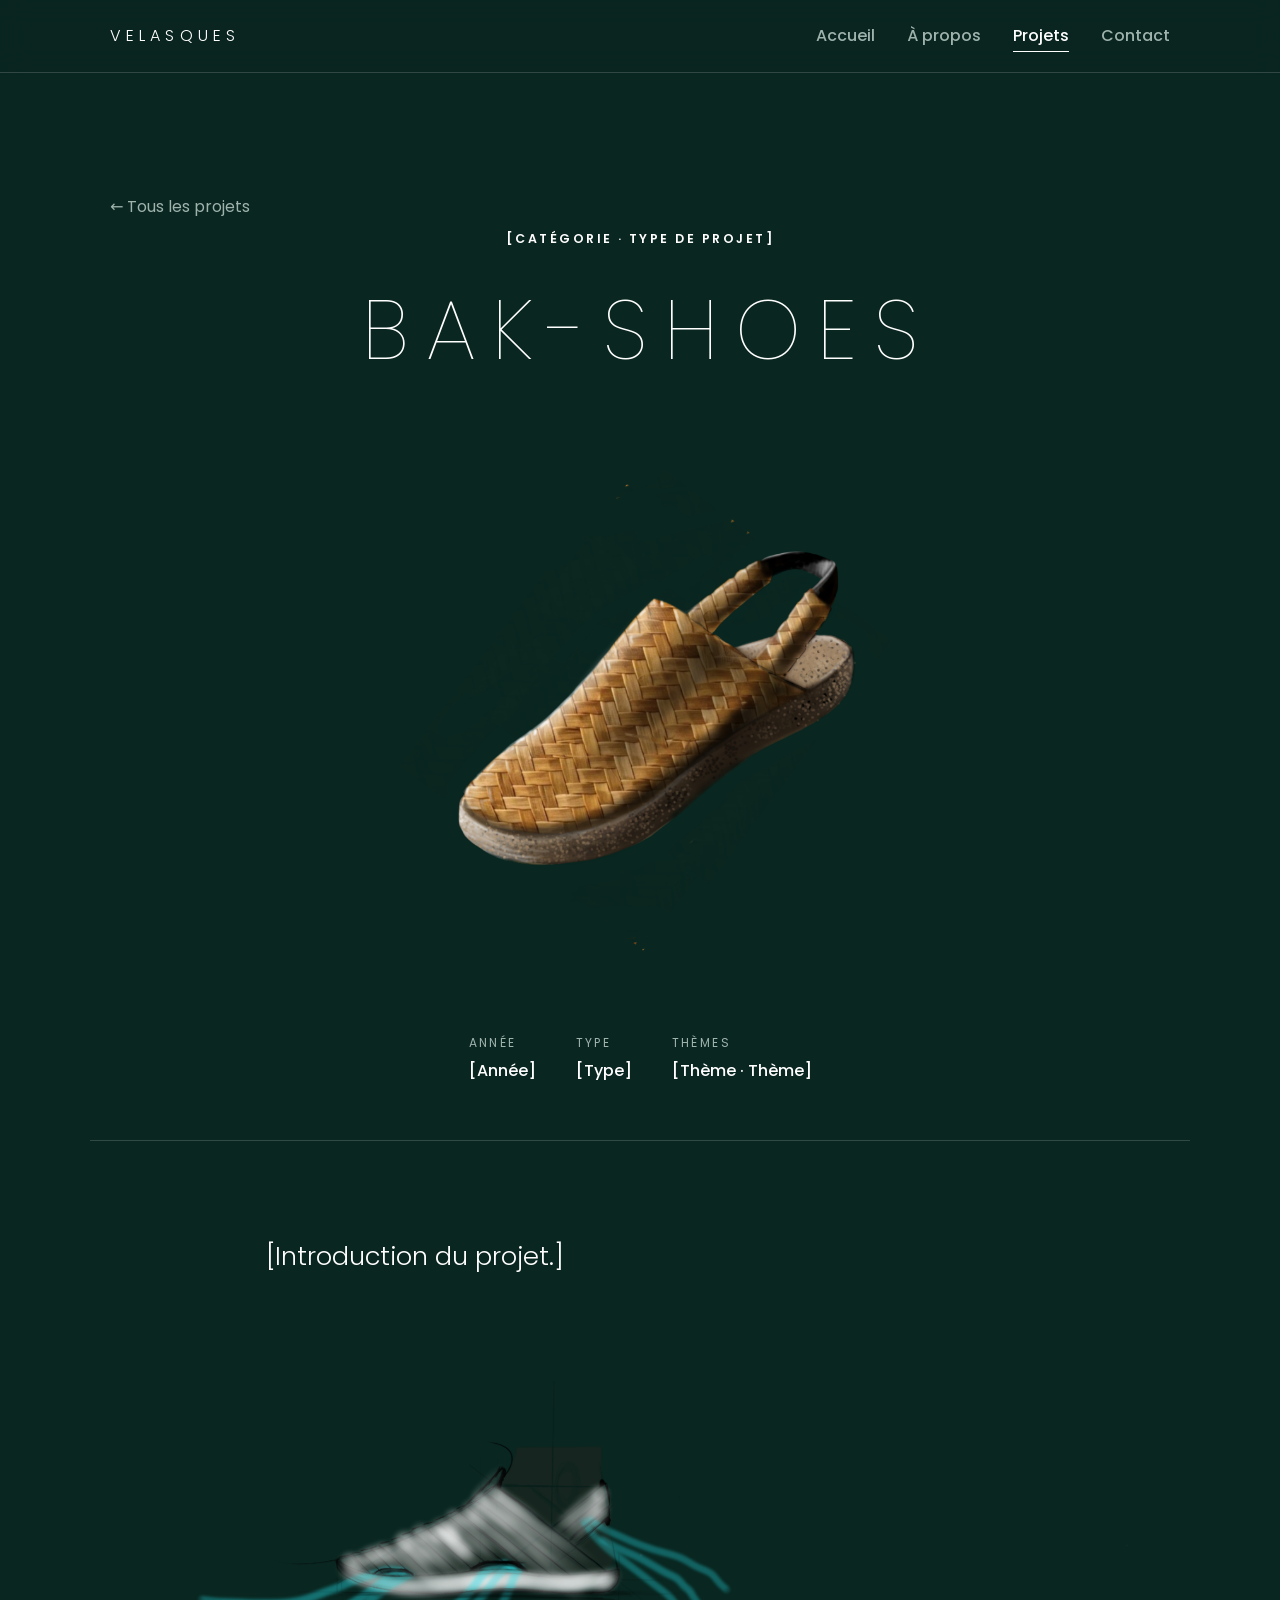
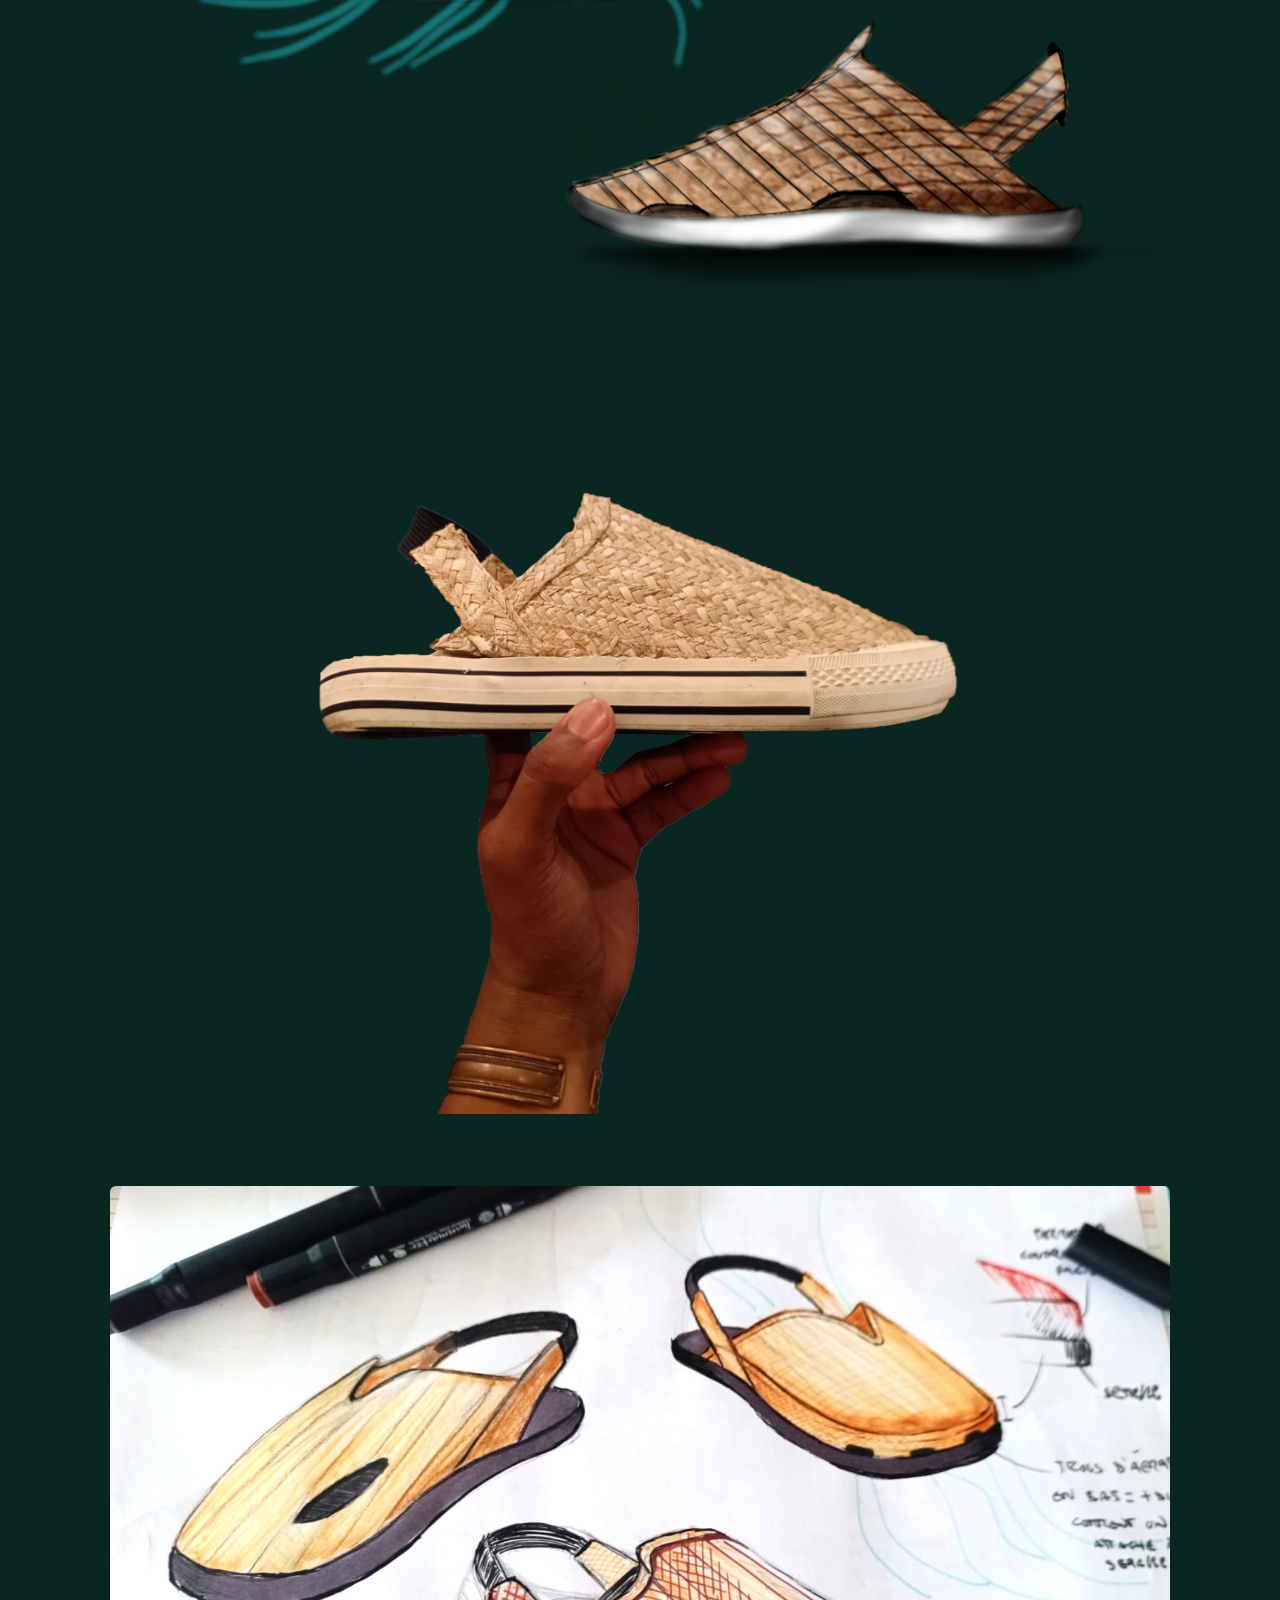
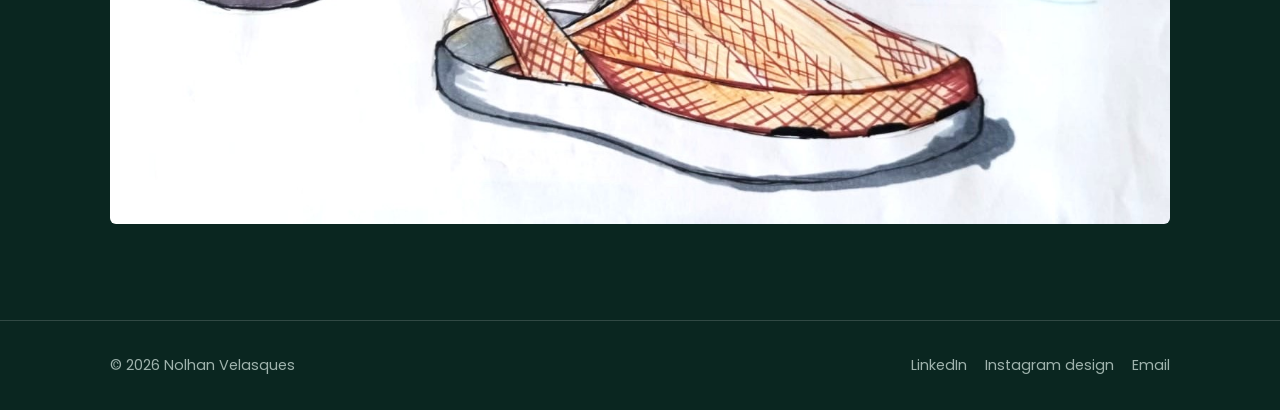
==== projets/bak-choose/index.html @ 0893323b "mise à jour du site" ====
<!DOCTYPE html>
<html lang="fr">
<head>
  <meta charset="UTF-8">
  <meta name="viewport" content="width=device-width, initial-scale=1.0">
  <title>BAK-SHOES — Nolhan Velasques</title>
  <meta name="description" content="[Résumé du projet en une phrase.]">
  <link rel="icon" href="../../assets/img/logo/logo-vert.png">
  <link rel="preconnect" href="https://fonts.googleapis.com">
  <link href="https://fonts.googleapis.com/css2?family=Poppins:wght@100;200;300;400;500;600;700;800&display=swap" rel="stylesheet">
  <link rel="stylesheet" href="../../css/style.css">
</head>
<body class="theme-nb">
  <header class="header">
    <div class="container">
      <a href="../../index.html" class="logo">VELASQUES</a>
      <button class="menu-toggle" aria-label="Menu" aria-expanded="false">☰</button>
      <nav class="nav">
        <ul>
          <li><a href="../../index.html">Accueil</a></li>
          <li><a href="../../a-propos.html">À propos</a></li>
          <li><a href="../../projets.html" class="active">Projets</a></li>
          <li><a href="../../contact.html">Contact</a></li>
        </ul>
      </nav>
    </div>
  </header>

  <main>
    <section class="project-hero container">
      <a href="../../projets.html" class="back-link">← Tous les projets</a>
      <p class="kicker">[Catégorie · Type de projet]</p>
      <h1 class="intro-nom long">BAK-SHOES</h1>
      <div class="project-cover photo"><img src="images/couverture.png" alt="BAK-SHOES"></div>
      <dl class="project-meta">
        <div><dt>Année</dt><dd>[Année]</dd></div>
        <div><dt>Type</dt><dd>[Type]</dd></div>
        <div><dt>Thèmes</dt><dd>[Thème · Thème]</dd></div>
      </dl>
    </section>

    <section class="section container">
      <div class="project-text reveal">
        <p class="intro">[Introduction du projet.]</p>
      </div>
    </section>

    <!-- IMAGES À LA SUITE (PNG transparents = fond du site visible) -->
    <section class="container" style="padding-bottom:96px">
      <div class="gallery">
        <figure class="shot wide reveal"><img src="images/derniere-proposition.png" alt="BAK-SHOES, dernière proposition" loading="lazy"></figure>
        <figure class="shot wide reveal"><img src="images/prototype.png" alt="BAK-SHOES, prototype" loading="lazy"></figure>
        <figure class="shot wide reveal"><img src="images/photo-01.jpg" alt="BAK-SHOES, photographie" loading="lazy"></figure>
      </div>
    </section>
  </main>

  <footer class="footer">
    <div class="container">
      <p>© <span class="year"></span> Nolhan Velasques</p>
      <div class="socials">
        <a href="https://www.linkedin.com/in/nolhan-velasques" target="_blank" rel="noopener">LinkedIn</a><a href="https://www.instagram.com/velas_project/" target="_blank" rel="noopener">Instagram design</a><a href="mailto:velasquesnolhan@gmail.com">Email</a>
      </div>
    </div>
  </footer>
  <script src="../../js/main.js"></script>
</body>
</html>
---- css/style.css ----
/* =========================================================
   CHARTE GRAPHIQUE — voir CHARTE.md
   Douceur · Innovation · Futur · Nature
   ========================================================= */
:root {
  /* Palette (issue de l'image de référence) */
  --abysse:  #0e2a1b;  /* fond principal */
  --sous-bois: #0e2a1b; /* fond secondaire */
  --foret:   #1f6b57;  /* vert profond */
  --emeraude:#2e8b74;  /* vert vif */
  --menthe:  #7fd1bc;  /* accent principal */
  --brume:   #8fb8c4;  /* bleu doux, accent secondaire */
  --givre:   #c6eee6;  /* lumière, survols */
  --ecume:   #e6f2ee;  /* texte */

  /* Rôles */
  --bg: #0a2620;       /* vert foncé uni */
  --text: var(--ecume);
  --muted: #94aea6;
  --accent: var(--menthe);
  --accent-2: var(--brume);
  --surface: rgba(198, 238, 230, .04);
  --border: rgba(255, 255, 255, .2);
  --on-accent: var(--abysse);

  --radius: 20px;
  --max: 1100px;
  --font: "Poppins", system-ui, -apple-system, "Segoe UI", sans-serif;
  --font-title: var(--font);

  --ambiance: none;   /* fond uni, sans dégradé */
}

/* Partie blanche (allège le vert foncé) : <section class="band-light">
   Utilisée : accueil (Projets), page Projets, À propos (Compétences + Parcours), CHIVÉ (explication) */
.band-light {
  --bg: #fff;
  --text: #0a2620;
  --muted: #4f6a63;
  --accent: #1f6b57;
  --on-accent: #fff;
  --surface: #fff;
  --border: rgba(10, 38, 32, .14);
  background: #fff; color: var(--text);
}

/* Thème noir & blanc (pages projet : <body class="theme-nb">) */
.theme-nb {
  --bg: #0a2620;       /* même vert que tout le site */
  --text: #fff;
  --muted: #9fb3ad;
  --accent: #fff;
  --accent-2: #fff;
  --surface: rgba(255, 255, 255, .04);
  --border: rgba(255,255,255,.16);
  --on-accent: #000;
  --ambiance: none;
}

/* Univers nature : mousse & lichen (<body class="theme-nature">) */
.theme-nature {
  --bg: #0a2620;       /* même vert que tout le site */
  --text: #eef3e6;
  --muted: #a6b89e;
  --accent: #b7d98b;
  --accent-2: #7fae6e;
  --surface: rgba(183,217,139,.05);
  --border: rgba(183,217,139,.16);
  --on-accent: #0c1d0f;
}
.theme-nature .project-title { color: var(--accent); }

/* ===== Base ===== */
* { box-sizing: border-box; margin: 0; padding: 0; }
[hidden] { display: none !important; }
html { scroll-behavior: smooth; }
body {
  font-family: var(--font);
  font-weight: 400;
  background: var(--ambiance), var(--bg);
  background-attachment: fixed;
  color: var(--text);
  line-height: 1.7;
  display: flex; flex-direction: column; min-height: 100vh;
  -webkit-font-smoothing: antialiased;
}
main { flex: 1; }
img { max-width: 100%; display: block; }
a { color: inherit; }
h1, h2, h3 { font-family: var(--font-title); font-weight: 600; line-height: 1.12; letter-spacing: -.02em; }
::selection { background: var(--accent); color: var(--on-accent); }

/* Textes justifiés, titres centrés */
p, li, dd { text-align: justify; hyphens: auto; -webkit-hyphens: auto; }
h1, h2, h3, .kicker, .project-subtitle { text-align: center; }
.lead, .project-text { margin-inline: auto; }
.actions, .project-meta { justify-content: center; }

/* Présentation (accueil) */
.hero .nom { font-size: clamp(2.2rem, 6.5vw, 4.6rem); font-weight: 100; text-transform: uppercase; letter-spacing: .12em; margin: 0 0 14px; }
.accroche {
  font-size: clamp(1.3rem, 3vw, 1.9rem); font-weight: 300; line-height: 1.35;
  text-align: center; max-width: 32ch; margin: 28px auto 32px;
}
.presentation { max-width: 64ch; margin-inline: auto; color: var(--muted); }
.presentation p + p { margin-top: 1em; }
.nom-fin { font-weight: 100; text-transform: uppercase; letter-spacing: .12em; }
.sous-titre { font-size: 1.05rem; margin: 32px 0 4px; text-transform: uppercase; letter-spacing: .15em; font-weight: 500; }
.portrait { background-size: cover; background-position: center; }

/* CHIVÉ : séparateurs Passé / Présent / Futur */
.epoque {
  grid-column: 1 / -1; padding-top: 56px; margin-bottom: -40px; border-top: 1px solid var(--border);
  font-size: clamp(2.2rem, 6vw, 4rem); font-weight: 100; text-transform: uppercase; letter-spacing: .3em;
}
.epoque span { display: block; margin-top: 8px; font-size: .8rem; letter-spacing: .25em; color: var(--muted); font-weight: 400; }
.gallery > .epoque:first-child { border-top: 0; padding-top: 0; }

.container { max-width: var(--max); margin: 0 auto; padding-inline: 20px; }
.section { padding-block: 96px; }
.section-title { font-size: clamp(1.8rem, 4vw, 2.6rem); margin-bottom: 12px; }
.lead { color: var(--muted); font-size: 1.1rem; max-width: 60ch; }
.kicker {
  font-family: var(--font-title); color: var(--accent); font-weight: 600;
  letter-spacing: .2em; text-transform: uppercase; font-size: .78rem;
}

/* ===== Header ===== */
.header {
  position: sticky; top: 0; z-index: 10;
  background: color-mix(in srgb, var(--bg) 70%, transparent);
  backdrop-filter: blur(14px);
  border-bottom: 1px solid var(--border);
}
.header .container { display: flex; align-items: center; justify-content: space-between; height: 72px; }
.logo { font-family: var(--font-title); font-weight: 300; font-size: 1rem; letter-spacing: .32em; text-decoration: none; }
.hero-logo { width: clamp(110px, 16vw, 180px); margin-bottom: 36px; }
.logo span { color: var(--accent); }
.nav ul { display: flex; gap: 32px; list-style: none; }
.nav a { text-decoration: none; color: var(--muted); font-weight: 500; transition: color .3s; }
.nav a:hover, .nav a.active { color: var(--text); }
.nav a.active { border-bottom: 1px solid var(--accent); padding-bottom: 4px; }
.menu-toggle { display: none; background: none; border: 0; font-size: 1.6rem; cursor: pointer; color: var(--text); }

/* ===== Boutons ===== */
.btn {
  display: inline-block; padding: 13px 28px; border-radius: 999px;
  background: var(--accent); color: var(--on-accent); text-decoration: none; font-weight: 600;
  border: 1px solid var(--accent); cursor: pointer; font: 600 1rem var(--font);
  transition: transform .3s, background .3s, box-shadow .3s;
}
.btn:hover { transform: translateY(-2px); background: var(--givre); box-shadow: 0 10px 30px -10px var(--accent); }
.btn-outline { background: transparent; color: var(--text); border-color: var(--border); }
.btn-outline:hover { background: var(--surface); border-color: var(--accent); color: var(--text); }

/* ===== Hero ===== */
.hero { padding-block: 96px; }
.hero h1 { font-size: clamp(2.2rem, 5.5vw, 4rem); margin: 18px 0 28px; font-weight: 300; }
.actions { display: flex; gap: 12px; flex-wrap: wrap; margin-top: 36px; }

/* Écran d'accueil 16:9 : logo centré */
.cover {
  position: relative; display: flex; align-items: center; justify-content: center;
  height: min(calc(100vh - 72px), 56.25vw);
  height: min(calc(100svh - 72px), 56.25vw);
  min-height: 360px; border-bottom: 1px solid var(--border);
  /* Mangrove numérique sombre : noir, gris, vert, turquoise.
     Photo de fond facultative : assets/img/accueil/fond.jpg (assombrie par les couches au-dessus) */
  background:
    linear-gradient(to bottom, transparent 70%, var(--bg) 100%),
    radial-gradient(45% 55% at 82% 15%, rgba(22, 92, 90, .45), transparent 70%),
    radial-gradient(55% 65% at 12% 88%, rgba(14, 64, 48, .55), transparent 70%),
    radial-gradient(40% 45% at 55% 55%, rgba(90, 110, 106, .12), transparent 70%),
    linear-gradient(160deg, rgba(8, 18, 18, .86) 0%, rgba(6, 22, 19, .8) 55%, rgba(3, 10, 9, .9) 100%),
    url("../assets/img/accueil/fond.jpg") center / cover no-repeat,
    linear-gradient(160deg, #101a1a 0%, #0a1f1b 55%, #040b0a 100%);
}
.fond-noir { background: #000; }

/* Écran d'accueil : vidéo d'intro (HEIYA) et modèle 3D (MATADORE) */
.project-intro video { display: block; width: 100%; height: min(calc(100vh - 72px), 56.25vw); object-fit: cover; background: #000; }
.intro-nom { text-align: center; font-weight: 100; text-transform: uppercase; letter-spacing: .3em; font-size: clamp(3.5rem, 13vw, 10rem); line-height: 1; margin: 40px 0 0; padding-left: .3em; color: var(--text); }
.intro-nom.long { font-size: clamp(2rem, 6.5vw, 5.5rem); letter-spacing: .2em; padding-left: .2em; }   /* titre fin long (OVERADE DESIGN) */
.shot img.img-center { display: block; max-width: 680px; margin-inline: auto; }
.project-3d { position: relative; }
.project-3d model-viewer { display: block; width: 100%; height: min(60vh, 50vw); min-height: 280px; background: transparent; --poster-color: transparent; }
.project-3d-aide { position: absolute; bottom: 16px; left: 0; right: 0; text-align: center; color: var(--muted); font-size: .8rem; letter-spacing: .1em; pointer-events: none; }
.sr-only { position: absolute; width: 1px; height: 1px; overflow: hidden; clip: rect(0 0 0 0); white-space: nowrap; }
.cover-logo {
  position: relative; z-index: 2;
  height: 52%; width: auto; max-width: 70%; object-fit: contain;
  animation: pousse 1.8s cubic-bezier(.2,.7,.2,1) .2s both;   /* le logo pousse de bas en haut */
}
@keyframes pousse {
  from { clip-path: inset(100% 0 0 0); opacity: 0; transform: translateY(14px); }
  to   { clip-path: inset(0 0 0 0);    opacity: 1; transform: none; }
}

/* Racines animées (js/racines.js) */
body.theme-accueil { position: relative; overflow-x: hidden; }
.racines { position: absolute; top: 0; left: 0; width: 100%; pointer-events: none; z-index: 1; overflow: visible; }
.racines .r-arbre { fill: var(--foret); opacity: .28; }   /* racines semi-transparentes (section Projets) */
/* Les racines passent DERRIÈRE les contenus (textes, cartes) mais devant les fonds */
.theme-accueil main > section:not(.cover) > *, .theme-accueil .footer > * { position: relative; z-index: 2; }
.poussiere { position: absolute; inset: 0; width: 100%; height: 100%; z-index: 3; pointer-events: none; }
@media (prefers-reduced-motion: reduce) { .cover-logo { animation: none; } }
.cover-scroll {
  position: absolute; bottom: 24px; left: 50%; transform: translateX(-50%);
  color: var(--muted); text-decoration: none; font-size: 1.4rem; z-index: 2;
  animation: apparait 1s ease 3s both, flotte 2.4s ease-in-out 4s infinite;
}
@keyframes apparait { from { opacity: 0; } to { opacity: 1; } }
@keyframes flotte { 50% { transform: translate(-50%, 6px); } }

.split { display: grid; grid-template-columns: 1fr 1fr; gap: 56px; }

/* ===== Cartes projets ===== */
.grid { display: grid; grid-template-columns: repeat(auto-fill, minmax(300px, 1fr)); gap: 24px; margin-top: 40px; }
.card {
  display: block; text-decoration: none;
  background: var(--surface); border: 1px solid var(--border); border-radius: var(--radius);
  overflow: hidden; backdrop-filter: blur(10px);
  transition: transform .4s, border-color .4s, box-shadow .4s;
}
.card:hover { transform: translateY(-4px); border-color: rgba(127,209,188,.4); box-shadow: 0 20px 50px -20px rgba(46,139,116,.5); }
.card-img {
  aspect-ratio: 16/10; width: 100%; object-fit: cover;
  background: var(--foret);
}
.card-body { padding: 22px; }
.card-body h3 { margin-bottom: 6px; }
.card-body p { color: var(--muted); font-size: .95rem; }
.tags { display: flex; gap: 6px; flex-wrap: wrap; margin-top: 14px; }
.tag { font-size: .75rem; padding: 4px 12px; border-radius: 999px; border: 1px solid var(--border); color: var(--muted); }

.filters { display: flex; gap: 8px; flex-wrap: wrap; margin-top: 28px; }
.filter-btn {
  padding: 8px 18px; border-radius: 999px; border: 1px solid var(--border);
  background: transparent; cursor: pointer; font: inherit; color: var(--muted); transition: all .3s;
}
.filter-btn:hover { color: var(--text); border-color: var(--accent); }
.filter-btn.active { background: var(--accent); color: var(--on-accent); border-color: var(--accent); }

/* ===== À propos ===== */
.about { display: grid; grid-template-columns: 1fr; gap: 48px; max-width: 760px; }   /* photo centrée au-dessus du texte */
.about .portrait { width: auto; max-width: 100%; max-height: 80vh; aspect-ratio: auto; margin-inline: auto; display: block; background: none; }   /* photo entière, non recadrée */

/* ===== Ramification (accueil, Projets) ===== */
.grid-ramif { position: relative; }
.ramif { position: absolute; inset: 0; width: 100%; height: 100%; z-index: 0; pointer-events: none; overflow: visible; }
.ramif.reveal { transform: none; }
.ramif.reveal.visible { opacity: .35; }   /* opacité de la ramification */
.grid-ramif .grid { position: relative; z-index: 1; }
.ramif path { fill: none; stroke: var(--foret, #2e8b74); stroke-linecap: round; vector-effect: non-scaling-stroke; stroke-dasharray: 1; stroke-dashoffset: 1; transition: stroke-dashoffset 2.6s cubic-bezier(.4,0,.2,1); }
.ramif .tige { stroke-width: 9; }
.ramif .b1 { stroke-width: 6; transition-delay: 1s; }
.ramif .b2 { stroke-width: 4; transition-delay: 2s; }
.ramif.visible path { stroke-dashoffset: 0; }
@media (max-width: 700px) { .ramif { display: none; } }
.portrait {
  aspect-ratio: 4/5; width: 100%; object-fit: cover; border-radius: var(--radius);
  background: var(--foret);
}
.skills { display: grid; grid-template-columns: repeat(auto-fill, minmax(160px, 1fr)); gap: 12px; margin-top: 24px; }
.skill { padding: 14px 16px; background: var(--surface); border: 1px solid var(--border); border-radius: 14px; font-weight: 500; }
.timeline { list-style: none; margin-top: 24px; border-left: 1px solid var(--border); padding-left: 24px; }
.timeline li { margin-bottom: 26px; position: relative; }
.timeline li::before {
  content: ""; position: absolute; left: -30px; top: 8px; width: 11px; height: 11px;
  border-radius: 50%; background: var(--accent); box-shadow: 0 0 12px var(--accent);
}
.timeline .date { color: var(--muted); font-size: .9rem; }

/* ===== Contact ===== */
.contact { display: grid; grid-template-columns: 1fr 1.3fr; gap: 56px; }
.contact-info p { margin-bottom: 12px; }
.form { display: grid; gap: 16px; }
.form label { display: grid; gap: 6px; font-weight: 500; }
.form input, .form textarea {
  font: inherit; padding: 13px 16px; border-radius: 14px; border: 1px solid var(--border);
  background: var(--surface); color: var(--text);
}
.form input:focus, .form textarea:focus { outline: 1px solid var(--accent); border-color: var(--accent); }
.form-status { color: var(--accent); font-weight: 500; }

/* ===== CTA + Footer ===== */
.cta {
  text-align: center; border-radius: var(--radius); padding: 72px 24px; border: 1px solid var(--border);
}
.cta .lead { margin: 12px auto 28px; }
.footer { border-top: 1px solid var(--border); padding-block: 32px; color: var(--muted); font-size: .9rem; }
.footer .container { display: flex; justify-content: space-between; flex-wrap: wrap; gap: 12px; }
.socials { display: flex; gap: 18px; }
.socials a { text-decoration: none; transition: color .3s; }
.socials a:hover { color: var(--accent); }

/* ===== Page projet ===== */
.project-hero { padding-block: 120px 56px; border-bottom: 1px solid var(--border); }
.project-title {
  font-size: clamp(4.5rem, 18vw, 13rem); font-weight: 800; line-height: .9;
  letter-spacing: -.04em; margin-top: 16px;
}
.project-subtitle { color: var(--muted); font-size: 1.2rem; margin-top: 16px; }
.project-meta { display: flex; flex-wrap: wrap; gap: 40px; margin-top: 48px; }
.project-meta dt { font-size: .75rem; letter-spacing: .2em; text-transform: uppercase; color: var(--muted); }
.project-meta dd { font-weight: 500; margin-top: 4px; }
.project-text { max-width: 68ch; font-size: 1.12rem; }
.project-text p + p { margin-top: 1.4em; }
.project-text .intro { font-size: clamp(1.3rem, 2.4vw, 1.6rem); line-height: 1.5; font-weight: 300; }
.project-question {
  font-family: var(--font-title); font-size: clamp(1.8rem, 4.5vw, 3.4rem); font-weight: 600;
  line-height: 1.15; letter-spacing: -.02em; padding-block: 56px; margin-top: 56px;
  border-block: 1px solid var(--border);
}
/* Galerie : chaque image = <figure class="shot"> + légende <figcaption>
   .wide = pleine largeur · .side = image + texte côte à côte · sans classe = demi-largeur */
.gallery { display: grid; grid-template-columns: repeat(2, 1fr); gap: 72px 24px; }
.shot { margin: 0; }
.shot.wide { grid-column: 1 / -1; }
.shot.side { grid-column: 1 / -1; display: grid; grid-template-columns: 1.1fr 1fr; gap: 48px; align-items: center; }
.shot img { width: 100%; height: auto; border-radius: 6px; }
.shot .img-center { max-width: 680px; margin-inline: auto; }   /* image portrait centrée */

/* Carrousel d'images (défilement horizontal + flèches) */
.carrousel { position: relative; margin-top: 16px; }
.car-piste {
  display: flex; gap: 12px; overflow-x: auto; scroll-snap-type: x mandatory;
  scroll-behavior: smooth; scrollbar-width: none;
}
.car-piste::-webkit-scrollbar { display: none; }
.car-piste img { flex: none; width: auto; height: clamp(240px, 50vh, 520px); scroll-snap-align: center; border-radius: 6px; }
.car-btn {
  position: absolute; top: 50%; transform: translateY(-50%); z-index: 2;
  width: 44px; height: 44px; border-radius: 50%; border: 1px solid var(--border);
  background: color-mix(in srgb, var(--bg) 70%, transparent); color: var(--text);
  font-size: 1.5rem; line-height: 1; cursor: pointer; backdrop-filter: blur(6px); transition: background .3s, color .3s;
}
.car-btn:hover { background: var(--text); color: var(--bg); }
.car-btn.prec { left: 10px; }
.car-btn.suiv { right: 10px; }
.shot video, .shot iframe { display: block; width: 100%; aspect-ratio: 16/9; border: 0; border-radius: 6px; background: #000; }
.shot .ph {
  width: 100%; aspect-ratio: 4/5; border-radius: 6px;
  background: var(--surface); border: 1px dashed var(--border); color: var(--muted);
  display: grid; place-items: center; font-size: .85rem;
}
.shot.wide .ph { aspect-ratio: 16/9; }
.shot figcaption { margin-top: 18px; max-width: 62ch; }
.shot.side figcaption { margin-top: 0; }
.shot figcaption h3 { font-size: 1.3rem; margin-bottom: 14px; }
.shot figcaption p { color: var(--muted); }
.shot figcaption p + p { margin-top: 1em; }
.shot .ask { color: var(--text); font-weight: 500; }
.shot.wide figcaption { max-width: none; display: grid; grid-template-columns: minmax(220px, 1fr) 2fr; gap: 48px; margin-top: 28px; }
.specs { display: grid; grid-template-columns: auto 1fr; gap: 6px 16px; font-size: .88rem; margin-bottom: 20px; }
.specs dt { color: var(--muted); text-transform: uppercase; letter-spacing: .12em; font-size: .72rem; padding-top: 3px; }

/* Couverture à la place du titre (16:9) */
.project-cover { margin-top: 16px; aspect-ratio: 16/9; width: 100%; background: var(--bg); }
.project-cover img { width: 100%; height: 100%; object-fit: contain; }
.project-cover.photo img { object-fit: cover; border-radius: 6px; }   /* couverture = photo plein cadre */
.back-link { display: inline-block; color: var(--muted); text-decoration: none; margin-bottom: 8px; }
.back-link:hover { color: var(--text); }

/* ===== Animation d'apparition ===== */
.reveal { opacity: 0; transform: translateY(24px); transition: opacity .9s ease, transform .9s ease; }
.reveal.visible { opacity: 1; transform: none; }


/* ===== Mobile ===== */
@media (max-width: 768px) {
  .menu-toggle { display: block; }
  .nav {
    position: absolute; top: 72px; left: 0; right: 0; background: var(--bg);
    border-bottom: 1px solid var(--border); display: none;
  }
  .nav.open { display: block; }
  .nav ul { flex-direction: column; gap: 0; padding: 8px 20px 16px; }
  .nav li a { display: block; padding: 12px 0; }
  .about, .contact, .split { grid-template-columns: 1fr; gap: 32px; }
  .cover { height: 75vh; height: 75svh; }
  .section { padding-block: 64px; }
  .hero { padding-block: 80px 48px; }
  .project-hero { padding-block: 72px 40px; }
  .gallery { grid-template-columns: 1fr; gap: 48px; }
  .shot.side, .shot.wide figcaption { grid-template-columns: 1fr; gap: 18px; }
}
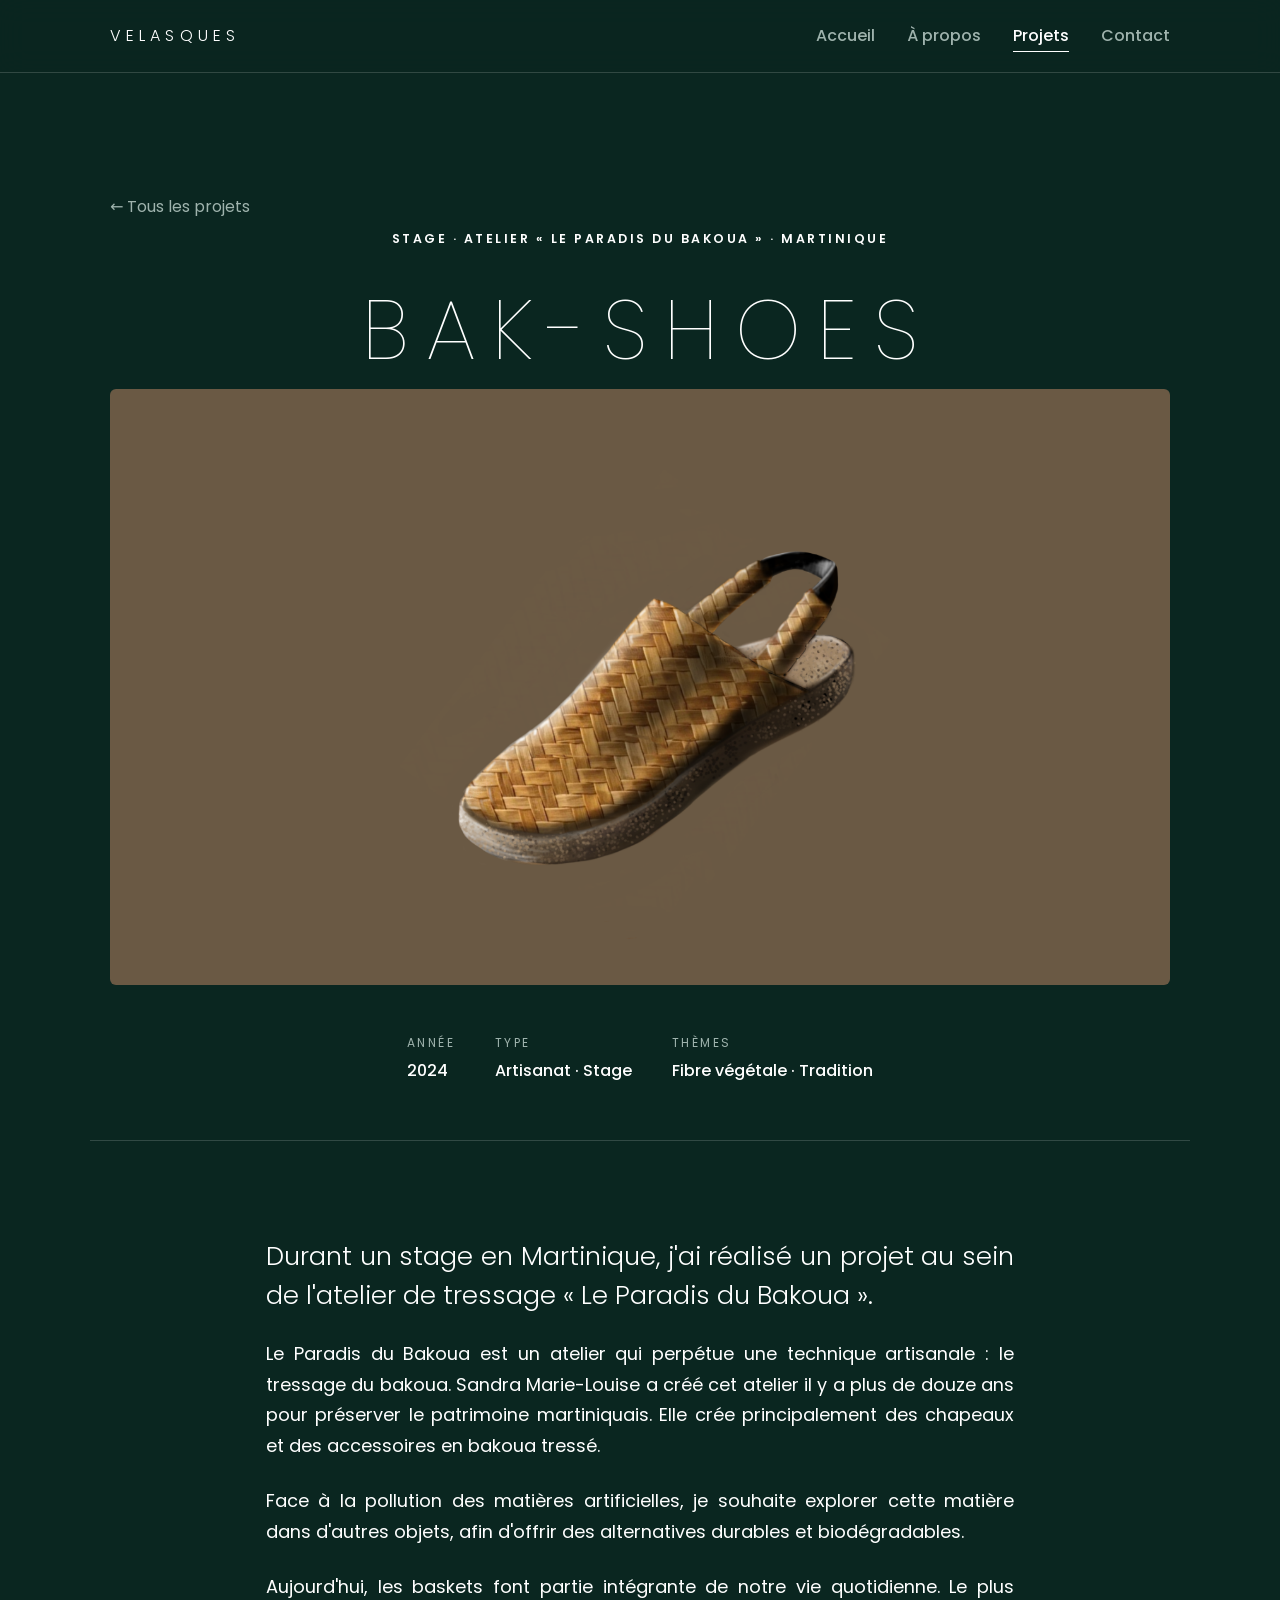
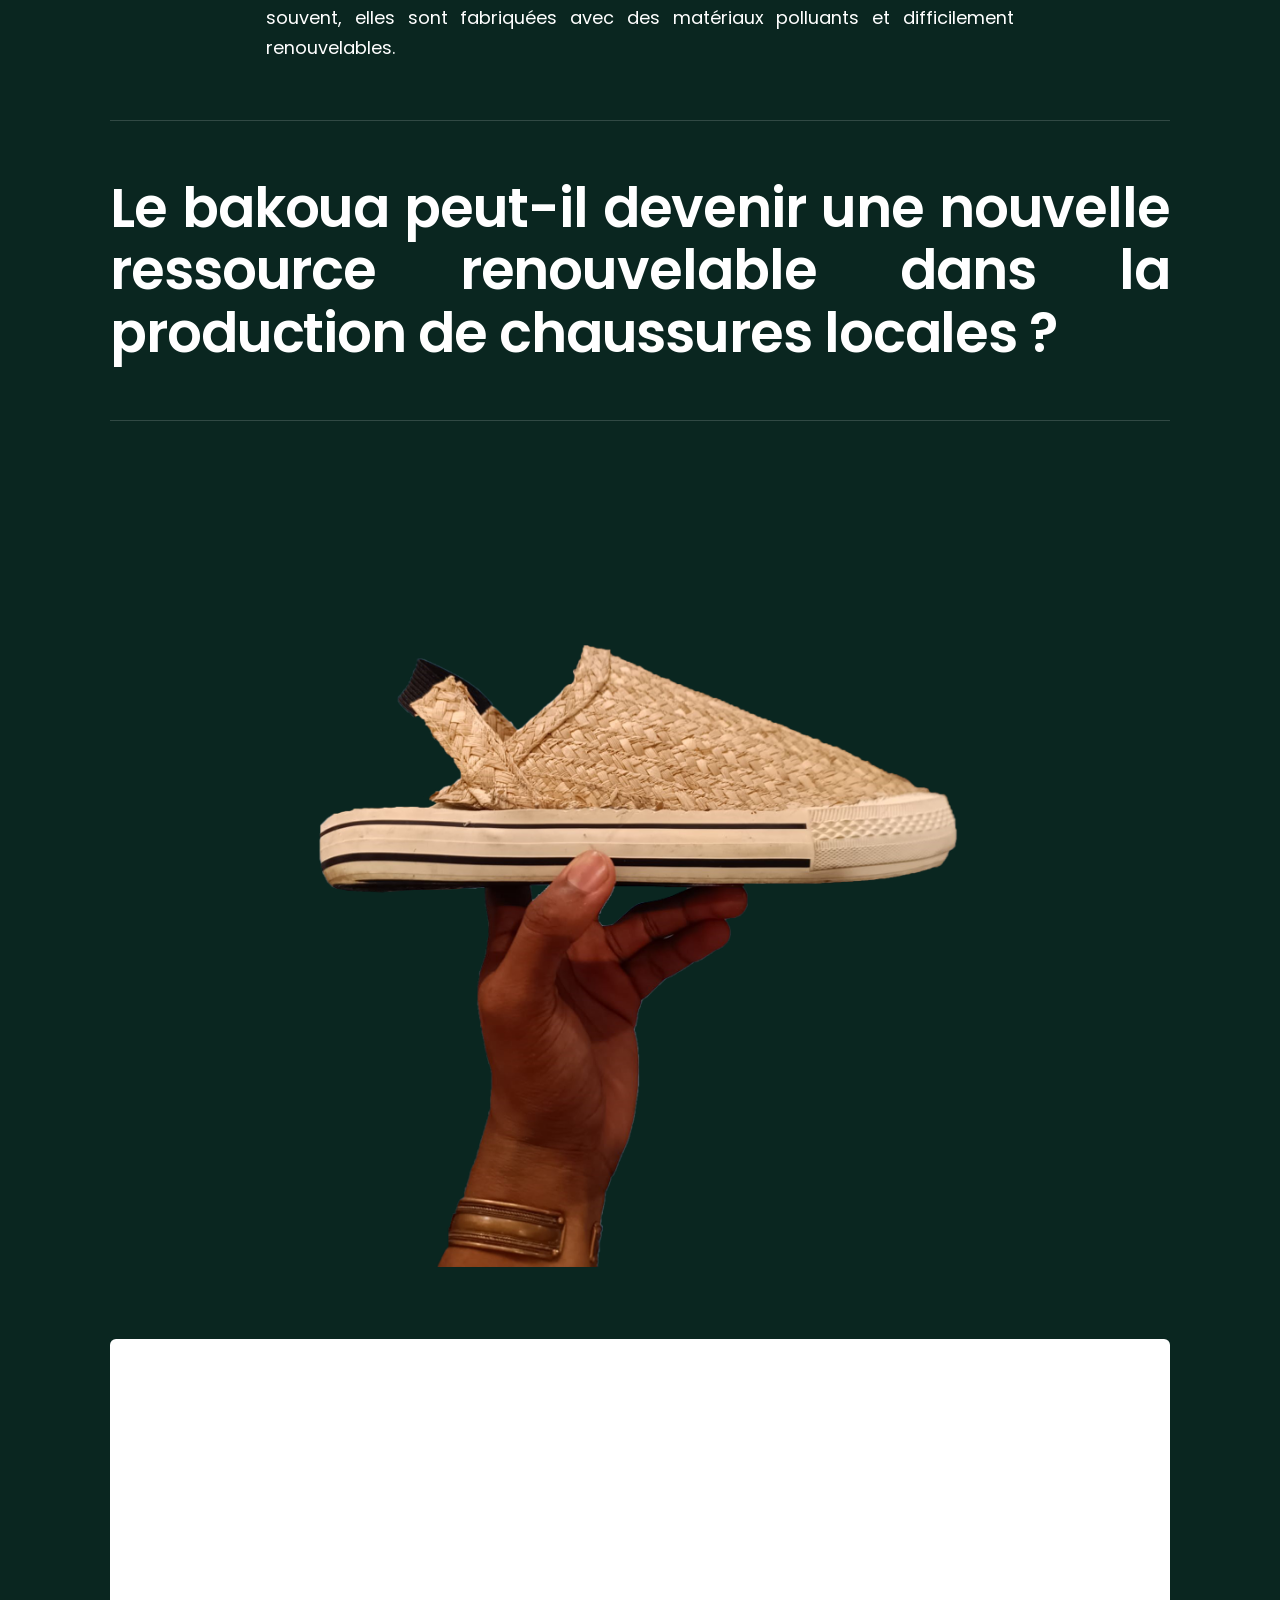
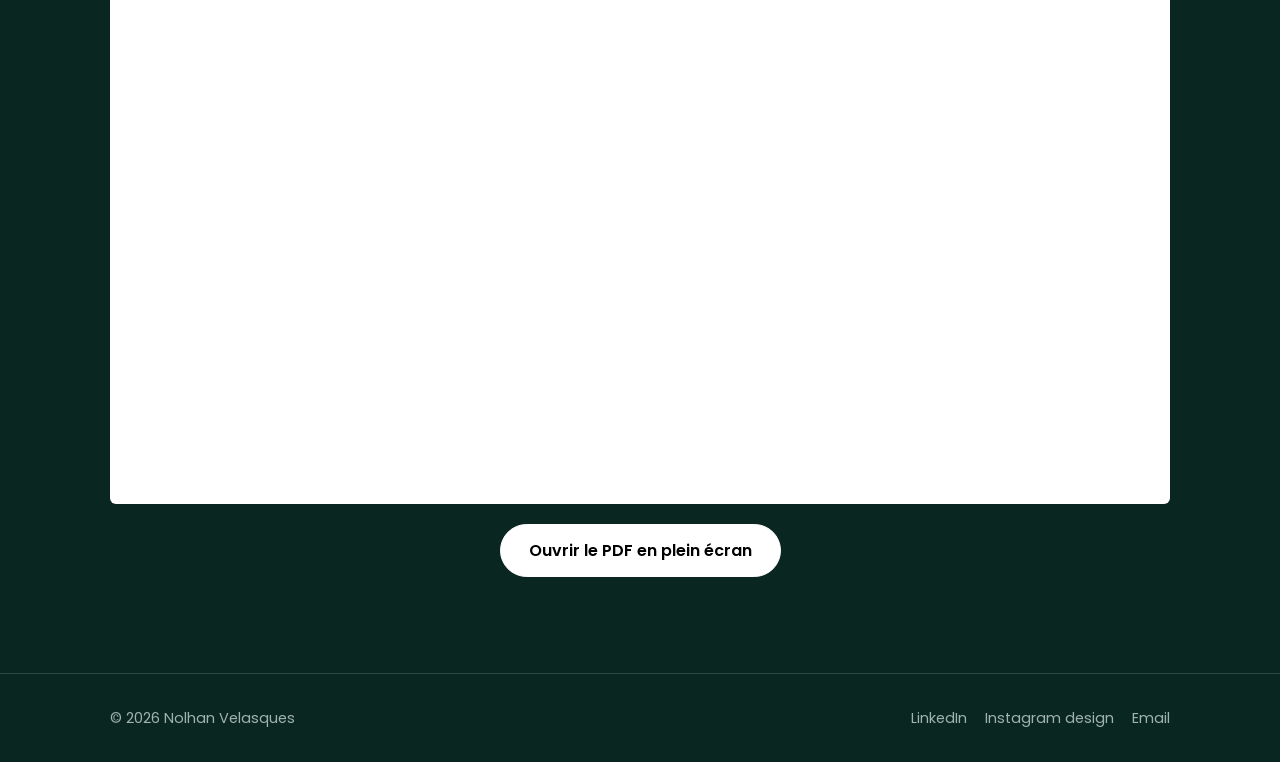
==== commit cdb1c647: "mise a jour" ====
--- a/projets/bak-choose/index.html
+++ b/projets/bak-choose/index.html
@@ -29,28 +29,38 @@
   <main>
     <section class="project-hero container">
       <a href="../../projets.html" class="back-link">← Tous les projets</a>
-      <p class="kicker">[Catégorie · Type de projet]</p>
+      <p class="kicker">Stage · Atelier « Le Paradis du Bakoua » · Martinique</p>
       <h1 class="intro-nom long">BAK-SHOES</h1>
       <div class="project-cover photo"><img src="images/couverture.png" alt="BAK-SHOES"></div>
       <dl class="project-meta">
-        <div><dt>Année</dt><dd>[Année]</dd></div>
-        <div><dt>Type</dt><dd>[Type]</dd></div>
-        <div><dt>Thèmes</dt><dd>[Thème · Thème]</dd></div>
+        <div><dt>Année</dt><dd>2024</dd></div>
+        <div><dt>Type</dt><dd>Artisanat · Stage</dd></div>
+        <div><dt>Thèmes</dt><dd>Fibre végétale · Tradition</dd></div>
       </dl>
     </section>
 
     <section class="section container">
       <div class="project-text reveal">
-        <p class="intro">[Introduction du projet.]</p>
+        <p class="intro">Durant un stage en Martinique, j'ai réalisé un projet au sein de l'atelier de tressage « Le Paradis du Bakoua ».</p>
+        <p>Le Paradis du Bakoua est un atelier qui perpétue une technique artisanale : le tressage du bakoua. Sandra Marie-Louise a créé cet atelier il y a plus de douze ans pour préserver le patrimoine martiniquais. Elle crée principalement des chapeaux et des accessoires en bakoua tressé.</p>
+        <p>Face à la pollution des matières artificielles, je souhaite explorer cette matière dans d'autres objets, afin d'offrir des alternatives durables et biodégradables.</p>
+        <p>Aujourd'hui, les baskets font partie intégrante de notre vie quotidienne. Le plus souvent, elles sont fabriquées avec des matériaux polluants et difficilement renouvelables.</p>
+      </div>
+      <p class="project-question reveal">Le bakoua peut-il devenir une nouvelle ressource renouvelable dans la production de chaussures locales&nbsp;?</p>
+    </section>
+
+    <!-- IMAGES À LA SUITE (PNG transparents = fond du site visible) -->
+    <section class="container" style="padding-bottom:72px">
+      <div class="gallery">
+        <figure class="shot wide reveal"><img src="images/prototype.png" alt="BAK-SHOES, prototype" loading="lazy"></figure>
       </div>
     </section>
 
-    <!-- IMAGES À LA SUITE (PNG transparents = fond du site visible) -->
+    <!-- PDF : remplacer docs/bak-shoes-biomateriaux.pdf pour le changer -->
     <section class="container" style="padding-bottom:96px">
-      <div class="gallery">
-        <figure class="shot wide reveal"><img src="images/derniere-proposition.png" alt="BAK-SHOES, dernière proposition" loading="lazy"></figure>
-        <figure class="shot wide reveal"><img src="images/prototype.png" alt="BAK-SHOES, prototype" loading="lazy"></figure>
-        <figure class="shot wide reveal"><img src="images/photo-01.jpg" alt="BAK-SHOES, photographie" loading="lazy"></figure>
+      <div class="pdf reveal">
+        <iframe src="docs/bak-shoes-biomateriaux.pdf#view=FitH" title="BAK-SHOES, portfolio biomatériaux (PDF)" loading="lazy"></iframe>
+        <a class="btn" href="docs/bak-shoes-biomateriaux.pdf" target="_blank" rel="noopener">Ouvrir le PDF en plein écran</a>
       </div>
     </section>
   </main>
--- a/css/style.css
+++ b/css/style.css
@@ -110,9 +110,14 @@
 
 /* CHIVÉ : séparateurs Passé / Présent / Futur */
 .epoque {
-  grid-column: 1 / -1; padding-top: 56px; margin-bottom: -40px; border-top: 1px solid var(--border);
+  grid-column: 1 / -1; padding-top: 56px; margin-bottom: -16px; border-top: 1px solid var(--border);   /* margin-bottom : écart titre → publication */
   font-size: clamp(2.2rem, 6vw, 4rem); font-weight: 100; text-transform: uppercase; letter-spacing: .3em;
 }
+/* Titres fins en majuscules (Projets…) */
+.titre-fin { font-weight: 100; text-transform: uppercase; letter-spacing: .3em; padding-left: .3em; font-size: clamp(2.2rem, 6vw, 4rem); }
+/* PDF intégré */
+.pdf { text-align: center; }
+.pdf iframe { display: block; width: 100%; height: min(85vh, 1100px); border: 0; border-radius: 6px; background: #fff; margin-bottom: 20px; }
 .epoque span { display: block; margin-top: 8px; font-size: .8rem; letter-spacing: .25em; color: var(--muted); font-weight: 400; }
 .gallery > .epoque:first-child { border-top: 0; padding-top: 0; }
 
